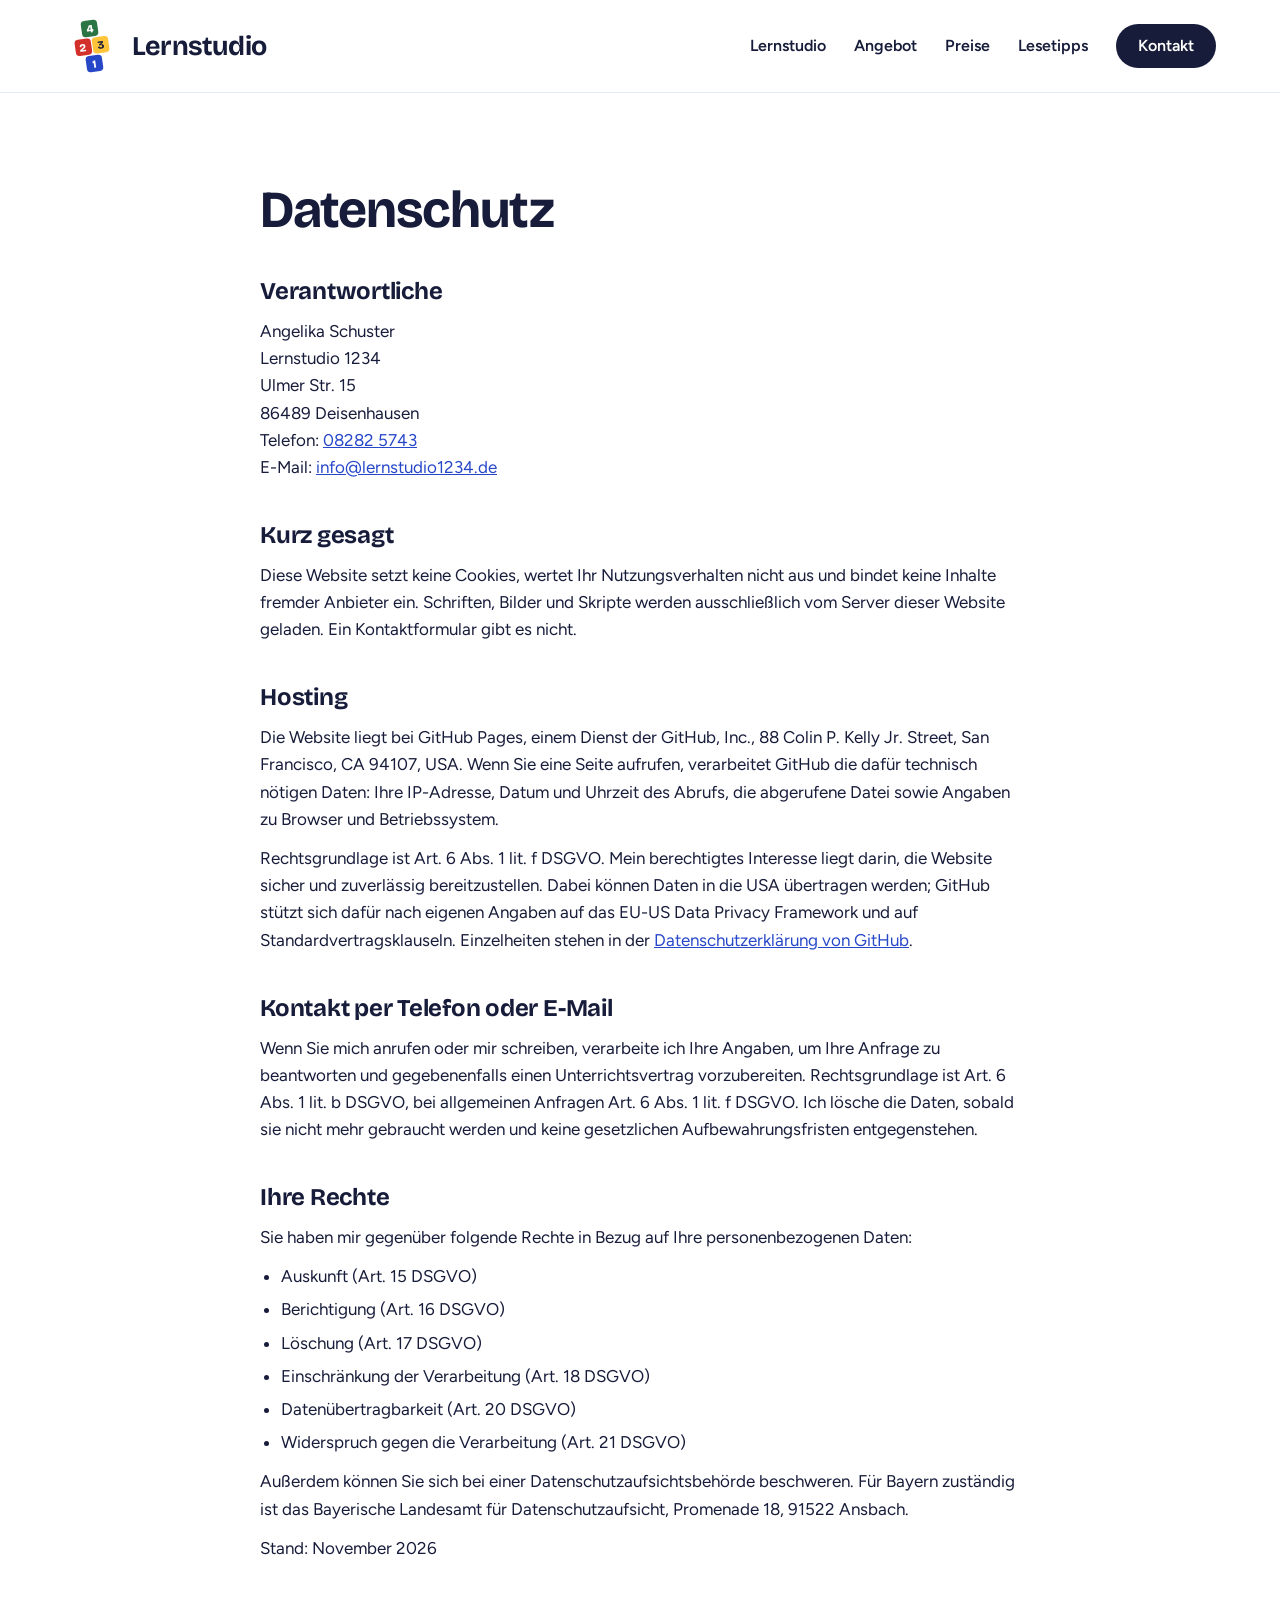
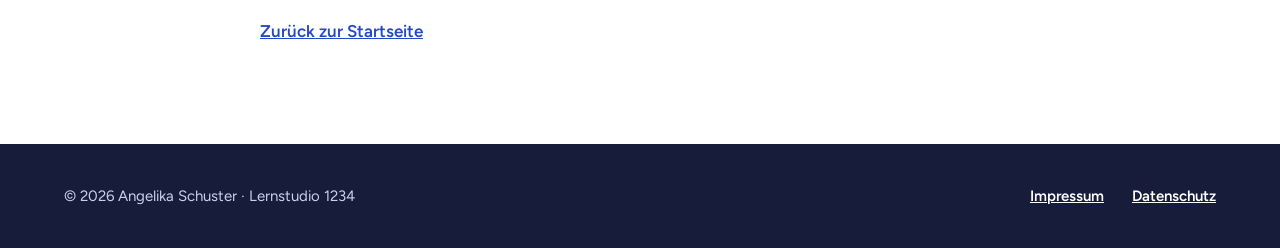
==== datenschutz.html @ 745fb568 "Neue statische Webseite für das Lernstudio 1234 Startseite, Impressum und Datenschutz als reine HTML" ====
<!doctype html>
<html lang="de">
<head>
<meta charset="utf-8">
<meta name="viewport" content="width=device-width, initial-scale=1">
<title>Datenschutz – Lernstudio 1234</title>
<meta name="robots" content="noindex, follow">
<link rel="canonical" href="https://lernstudio1234.de/datenschutz.html">
<meta name="theme-color" content="#FFFFFF">
<link rel="icon" href="assets/img/favicon.png" sizes="48x48" type="image/png">
<link rel="icon" href="assets/img/favicon.svg" type="image/svg+xml">
<link rel="apple-touch-icon" href="assets/img/apple-touch-icon.png">
<link rel="stylesheet" href="assets/css/style.css">
</head>
<body>
<a class="skip-link" href="#inhalt">Zum Inhalt springen</a>

<header class="site-header">
  <div class="wrap site-header__inner">
    <a class="brand" href="index.html" aria-label="Lernstudio 1234 – zur Startseite">
      <svg class="brand__mark" viewBox="-3 -3 106 106" aria-hidden="true" focusable="false">
        <g transform="rotate(-8 50 50)">
          <rect x="34.5" y="68" width="31" height="31" rx="7" fill="#2747C9"/>
          <rect x="18" y="34.5" width="31" height="31" rx="7" fill="#D3302B"/>
          <rect x="51" y="34.5" width="31" height="31" rx="7" fill="#FFC43A"/>
          <rect x="34.5" y="1" width="31" height="31" rx="7" fill="#2A7543"/>
          <text x="50" y="91" fill="#FFFFFF">1</text>
          <text x="33.5" y="57.5" fill="#FFFFFF">2</text>
          <text x="66.5" y="57.5" fill="#171C3A">3</text>
          <text x="50" y="24" fill="#FFFFFF">4</text>
        </g>
      </svg>
      <span class="brand__name">Lernstudio</span>
    </a>
    <nav class="nav" aria-label="Hauptnavigation">
      <a href="index.html#lernstudio">Lernstudio</a>
      <a href="index.html#angebot">Angebot</a>
      <a href="index.html#preise">Preise</a>
      <a href="index.html#lesen">Lesetipps</a>
      <a class="nav__cta" href="index.html#kontakt">Kontakt</a>
    </nav>
  </div>
</header>

<main id="inhalt" class="legal">
  <div class="wrap">
    <h1>Datenschutz</h1>

    <h2>Verantwortliche</h2>
    <address>
      Angelika Schuster<br>
      Lernstudio 1234<br>
      Ulmer Str.&nbsp;15<br>
      86489 Deisenhausen<br>
      Telefon: <a href="tel:+4982825743">08282&nbsp;5743</a><br>
      E-Mail: <a href="mailto:info@lernstudio1234.de">info@lernstudio1234.de</a>
    </address>

    <h2>Kurz gesagt</h2>
    <p>Diese Website setzt keine Cookies, wertet Ihr Nutzungsverhalten nicht aus und bindet keine Inhalte fremder Anbieter ein. Schriften, Bilder und Skripte werden ausschließlich vom Server dieser Website geladen. Ein Kontaktformular gibt es nicht.</p>

    <h2>Hosting</h2>
    <p>Die Website liegt bei GitHub Pages, einem Dienst der GitHub, Inc., 88 Colin P. Kelly Jr. Street, San Francisco, CA 94107, USA. Wenn Sie eine Seite aufrufen, verarbeitet GitHub die dafür technisch nötigen Daten: Ihre IP-Adresse, Datum und Uhrzeit des Abrufs, die abgerufene Datei sowie Angaben zu Browser und Betriebssystem.</p>
    <p>Rechtsgrundlage ist Art.&nbsp;6 Abs.&nbsp;1 lit.&nbsp;f DSGVO. Mein berechtigtes Interesse liegt darin, die Website sicher und zuverlässig bereitzustellen. Dabei können Daten in die USA übertragen werden; GitHub stützt sich dafür nach eigenen Angaben auf das EU-US Data Privacy Framework und auf Standardvertragsklauseln. Einzelheiten stehen in der <a href="https://docs.github.com/de/site-policy/privacy-policies/github-general-privacy-statement" rel="noopener">Datenschutzerklärung von GitHub</a>.</p>

    <h2>Kontakt per Telefon oder E-Mail</h2>
    <p>Wenn Sie mich anrufen oder mir schreiben, verarbeite ich Ihre Angaben, um Ihre Anfrage zu beantworten und gegebenenfalls einen Unterrichtsvertrag vorzubereiten. Rechtsgrundlage ist Art.&nbsp;6 Abs.&nbsp;1 lit.&nbsp;b DSGVO, bei allgemeinen Anfragen Art.&nbsp;6 Abs.&nbsp;1 lit.&nbsp;f DSGVO. Ich lösche die Daten, sobald sie nicht mehr gebraucht werden und keine gesetzlichen Aufbewahrungsfristen entgegenstehen.</p>

    <h2>Ihre Rechte</h2>
    <p>Sie haben mir gegenüber folgende Rechte in Bezug auf Ihre personenbezogenen Daten:</p>
    <ul>
      <li>Auskunft (Art.&nbsp;15 DSGVO)</li>
      <li>Berichtigung (Art.&nbsp;16 DSGVO)</li>
      <li>Löschung (Art.&nbsp;17 DSGVO)</li>
      <li>Einschränkung der Verarbeitung (Art.&nbsp;18 DSGVO)</li>
      <li>Datenübertragbarkeit (Art.&nbsp;20 DSGVO)</li>
      <li>Widerspruch gegen die Verarbeitung (Art.&nbsp;21 DSGVO)</li>
    </ul>
    <p>Außerdem können Sie sich bei einer Datenschutzaufsichtsbehörde beschweren. Für Bayern zuständig ist das Bayerische Landesamt für Datenschutzaufsicht, Promenade&nbsp;18, 91522 Ansbach.</p>

    <p>Stand: November 2026</p>

    <a class="legal__back" href="index.html">Zurück zur Startseite</a>
  </div>
</main>

<footer class="site-footer">
  <div class="wrap site-footer__inner">
    <p>© 2026 Angelika Schuster · Lernstudio 1234</p>
    <nav class="site-footer__nav" aria-label="Rechtliches">
      <a href="impressum.html">Impressum</a>
      <a href="datenschutz.html" aria-current="page">Datenschutz</a>
    </nav>
  </div>
</footer>

</body>
</html>
---- assets/css/style.css ----
/* Lernstudio 1234 – Stylesheet
   Aufbau: Schriften · Grundlagen · Kopf · Einstieg · Abschnitte · Fuß · Rechtstexte */

/* ---------- Schriften (liegen lokal in assets/fonts, keine Fremdserver) ---------- */

@font-face {
  font-family: 'Bricolage Grotesque';
  font-style: normal;
  font-weight: 400 800;
  font-stretch: 100%;
  font-display: swap;
  src: url('../fonts/bricolage-grotesque.woff2') format('woff2');
}

@font-face {
  font-family: 'Figtree';
  font-style: normal;
  font-weight: 400 700;
  font-display: swap;
  src: url('../fonts/figtree.woff2') format('woff2');
}

@font-face {
  font-family: 'Playwrite DE LA';
  font-style: normal;
  font-weight: 100 400;
  font-display: swap;
  src: url('../fonts/playwrite-de-la.woff2') format('woff2');
}

/* ---------- Grundlagen ---------- */

:root {
  color-scheme: light;

  --ink: #171C3A;
  --ink-soft: #4A5372;
  --paper: #FFFFFF;
  --blue: #2747C9;
  --red: #D3302B;
  --yellow: #FFC43A;
  --green: #2A7543;

  --blue-tint: #EEF2FD;
  --yellow-tint: #FFF5D1;
  --grid: #E3EAFB;
  --grid-strong: #DCE5FA;
  --line: #D5DBEE;
  --on-dark-soft: #C9D0EC;

  --font-display: 'Bricolage Grotesque', 'Figtree', system-ui, sans-serif;
  --font-body: 'Figtree', system-ui, -apple-system, 'Segoe UI', sans-serif;
  --font-script: 'Playwrite DE LA', 'Segoe Script', 'Bradley Hand', cursive;

  --content: 1180px;
  --pad: clamp(20px, 5vw, 64px);
  --section: clamp(64px, 9vw, 120px);
}

*,
*::before,
*::after {
  box-sizing: border-box;
}

html {
  scroll-behavior: smooth;
  -webkit-text-size-adjust: 100%;
  text-size-adjust: 100%;
}

body {
  margin: 0;
  min-height: 100vh;
  display: flex;
  flex-direction: column;
  background: var(--paper);
  color: var(--ink);
  font-family: var(--font-body);
  font-size: 1.0625rem;
  line-height: 1.6;
  -webkit-font-smoothing: antialiased;
}

main {
  flex: 1 0 auto;
}

h1,
h2,
h3,
h4,
p,
ul,
figure,
blockquote,
address {
  margin: 0;
}

ul {
  padding: 0;
  list-style: none;
}

address {
  font-style: normal;
}

img,
svg {
  display: block;
  max-width: 100%;
}

a {
  color: var(--blue);
}

a:hover {
  color: var(--ink);
}

:focus-visible {
  outline: 3px solid var(--blue);
  outline-offset: 3px;
  border-radius: 4px;
}

[hidden] {
  display: none !important;
}

[id] {
  scroll-margin-top: 16px;
}

.wrap {
  width: 100%;
  max-width: calc(var(--content) + 2 * var(--pad));
  margin-inline: auto;
  padding-inline: var(--pad);
}

.skip-link {
  position: absolute;
  left: 12px;
  top: -80px;
  z-index: 10;
  padding: 12px 18px;
  border-radius: 8px;
  background: var(--ink);
  color: #FFFFFF;
  font-weight: 600;
}

.skip-link:focus {
  top: 12px;
  color: #FFFFFF;
}

h2 {
  max-width: 780px;
  font-family: var(--font-display);
  font-weight: 700;
  font-size: clamp(1.875rem, 4vw, 3rem);
  line-height: 1.1;
  letter-spacing: -0.02em;
  text-wrap: balance;
}

h3 {
  font-family: var(--font-display);
  font-weight: 700;
  font-size: 1.3125rem;
  line-height: 1.2;
}

.eyebrow,
.label {
  font-weight: 700;
  font-size: 0.875rem;
  letter-spacing: 0.08em;
  text-transform: uppercase;
}

.eyebrow {
  color: var(--blue);
}

.eyebrow--red {
  color: var(--red);
}

.eyebrow--ink {
  color: var(--ink);
}

.eyebrow--white {
  color: #FFFFFF;
}

.lead {
  max-width: 34em;
  font-size: clamp(1.125rem, 1.6vw, 1.3125rem);
  line-height: 1.55;
}

.icon {
  flex: none;
  width: 1.25em;
  height: 1.25em;
}

.check {
  flex: none;
  width: 24px;
  height: 24px;
  margin-top: 2px;
}

.btn {
  display: inline-flex;
  align-items: center;
  gap: 12px;
  min-height: 56px;
  padding: 0 30px;
  border-radius: 999px;
  font-weight: 700;
  font-size: 1.125rem;
  text-decoration: none;
  transition: transform 0.15s ease;
}

.btn:hover {
  transform: translateY(-2px);
}

.btn--primary,
.btn--primary:hover {
  background: var(--red);
  color: #FFFFFF;
  box-shadow: 0 10px 24px rgb(211 48 43 / 0.28);
}

.btn--light,
.btn--light:hover {
  background: #FFFFFF;
  color: var(--ink);
}

/* Karopapier: Heftseite als Fläche */
.sheet {
  padding: clamp(24px, 3vw, 40px);
  border: 1px solid #D5DEF7;
  border-radius: 6px;
  background-color: #FFFFFF;
  background-image:
    linear-gradient(var(--grid-strong) 1px, transparent 1px),
    linear-gradient(90deg, var(--grid-strong) 1px, transparent 1px);
  background-size: 28px 28px;
  box-shadow: 0 20px 44px rgb(23 28 58 / 0.12);
}

.sheet__title {
  margin-bottom: 16px;
  font-family: var(--font-script);
  font-weight: 400;
  font-size: clamp(1.3125rem, 2.1vw, 1.6875rem);
  line-height: 1.7;
  color: var(--blue);
}

/* ---------- Kopf ---------- */

.site-header__inner {
  display: flex;
  flex-wrap: wrap;
  align-items: center;
  justify-content: space-between;
  gap: 8px 32px;
  padding-block: 18px;
}

.brand {
  display: inline-flex;
  align-items: center;
  gap: 12px;
  color: var(--ink);
  text-decoration: none;
}

.brand:hover {
  color: var(--ink);
}

.brand__mark {
  flex: none;
  width: 56px;
  height: 56px;
}

.brand__mark text {
  font-family: var(--font-display);
  font-weight: 800;
  font-size: 21px;
  text-anchor: middle;
}

.brand__name {
  font-family: var(--font-display);
  font-weight: 700;
  font-size: 1.6875rem;
  line-height: 1;
  letter-spacing: -0.03em;
}

.nav {
  display: flex;
  flex-wrap: wrap;
  align-items: center;
  gap: 0 clamp(16px, 2.4vw, 28px);
}

.nav a {
  display: inline-flex;
  align-items: center;
  min-height: 44px;
  color: var(--ink);
  font-weight: 600;
  font-size: 1rem;
  text-decoration: none;
}

.nav a:hover {
  color: var(--blue);
}

.nav a.nav__cta {
  padding-inline: 22px;
  border-radius: 999px;
  background: var(--ink);
  color: #FFFFFF;
}

.nav a.nav__cta:hover {
  background: var(--blue);
  color: #FFFFFF;
}

/* ---------- Einstieg ---------- */

.hero {
  overflow: hidden;
  border-top: 1px solid var(--grid);
  background-color: var(--paper);
  background-image:
    linear-gradient(var(--grid) 1px, transparent 1px),
    linear-gradient(90deg, var(--grid) 1px, transparent 1px);
  background-size: 32px 32px;
}

.hero__inner {
  display: flex;
  flex-wrap: wrap;
  align-items: flex-end;
  gap: 40px clamp(32px, 5vw, 64px);
  padding-top: clamp(40px, 6vw, 84px);
}

.hero__text {
  flex: 1.25 1 440px;
  min-width: 0;
  display: flex;
  flex-direction: column;
  align-items: flex-start;
  gap: 26px;
  padding-bottom: clamp(8px, 6vw, 88px);
}

.hero__title {
  align-self: stretch;
  display: flex;
  flex-direction: column;
}

.hero__title-main {
  font-family: var(--font-display);
  font-weight: 700;
  font-size: clamp(2.5rem, 5vw, 4.125rem);
  line-height: 1.05;
  letter-spacing: -0.025em;
}

.hero__title-script {
  font-family: var(--font-script);
  font-weight: 400;
  font-size: clamp(2rem, 4.4vw, 3.625rem);
  line-height: 1.5;
  color: var(--blue);
}

.hero__squiggle {
  width: min(100%, 380px);
  height: 12px;
  margin-top: -4px;
}

.hero__actions {
  display: flex;
  flex-wrap: wrap;
  align-items: center;
  gap: 12px 24px;
}

.phone-link {
  display: inline-flex;
  align-items: center;
  gap: 10px;
  min-height: 48px;
  color: var(--ink);
  font-weight: 600;
  text-decoration: underline;
  text-underline-offset: 4px;
}

/* Die Treppe 1–2–3–4 */
.steps {
  flex: 1 1 340px;
  min-width: 0;
  height: clamp(300px, 36vw, 480px);
  display: flex;
  align-items: flex-end;
  gap: clamp(8px, 1.2vw, 16px);
}

.step {
  flex: 1 1 0;
  min-width: 0;
  height: var(--height);
  display: flex;
  flex-direction: column;
  justify-content: space-between;
  padding: clamp(8px, 1.2vw, 18px);
  border-radius: clamp(12px, 1.6vw, 22px) clamp(12px, 1.6vw, 22px) 0 0;
  background: var(--fill);
  color: #FFFFFF;
  text-decoration: none;
  animation: step-rise 0.8s cubic-bezier(0.2, 0.8, 0.2, 1) both;
  animation-delay: calc(var(--order) * 90ms);
  transition: filter 0.15s ease;
}

.step:hover {
  color: #FFFFFF;
  filter: brightness(1.08);
}

.step--1 { --height: 40%; --order: 0; --fill: var(--blue); }
.step--2 { --height: 60%; --order: 1; --fill: var(--red); }
.step--3 { --height: 80%; --order: 2; --fill: var(--yellow); }
.step--4 { --height: 100%; --order: 3; --fill: var(--green); }

.step--3,
.step--3:hover {
  color: var(--ink);
}

.step__num {
  font-family: var(--font-display);
  font-weight: 800;
  font-size: clamp(2.5rem, 5.6vw, 5.25rem);
  line-height: 0.9;
  letter-spacing: -0.03em;
}

.step__label {
  font-weight: 600;
  font-size: clamp(0.75rem, 1vw, 0.875rem);
  line-height: 1.2;
}

@keyframes step-rise {
  from { transform: translateY(100%); }
  to { transform: none; }
}

/* Das Wichtigste in Kürze */
.facts {
  background: var(--ink);
  color: #FFFFFF;
}

.facts__list {
  display: grid;
  grid-template-columns: repeat(auto-fit, minmax(min(200px, 100%), 1fr));
  gap: 24px 32px;
  padding-block: 36px;
}

.facts strong {
  display: block;
  margin-bottom: 4px;
  font-family: var(--font-display);
  font-weight: 700;
  font-size: 1.875rem;
  line-height: 1.1;
  letter-spacing: -0.02em;
}

.facts span {
  font-size: 0.9375rem;
  line-height: 1.4;
  color: var(--on-dark-soft);
}

/* ---------- Abschnitte ---------- */

.section {
  padding-block: var(--section);
}

.section--yellow {
  background: var(--yellow-tint);
}

.section-head {
  display: flex;
  flex-wrap: wrap;
  align-items: flex-start;
  gap: 20px 24px;
  margin-bottom: clamp(36px, 5vw, 56px);
}

.section-head--tight {
  margin-bottom: 24px;
}

.section-head > div {
  flex: 1 1 280px;
  min-width: 0;
}

.section-head .eyebrow {
  margin-bottom: 8px;
}

/* Ziffernfeld wie im Logo */
.num {
  flex: none;
  display: grid;
  place-items: center;
  width: 64px;
  height: 64px;
  border-radius: 16px;
  font-family: var(--font-display);
  font-weight: 800;
  font-size: 2.5rem;
  line-height: 1;
  color: #FFFFFF;
  transform: rotate(-6deg);
}

.num--blue { background: var(--blue); }
.num--red { background: var(--red); }
.num--yellow { background: var(--yellow); color: var(--ink); }
.num--white { background: #FFFFFF; color: var(--green); }

/* 1 · Lernstudio */
.about {
  display: flex;
  flex-wrap: wrap;
  align-items: center;
  gap: 40px clamp(32px, 6vw, 88px);
}

.portrait {
  position: relative;
  flex: 0 1 380px;
  aspect-ratio: 4 / 5;
  overflow: hidden;
  display: grid;
  place-items: center;
  padding: 24px;
  border-radius: 24px;
  background-color: var(--blue-tint);
  background-image:
    linear-gradient(var(--grid-strong) 1px, transparent 1px),
    linear-gradient(90deg, var(--grid-strong) 1px, transparent 1px);
  background-size: 32px 32px;
}

.portrait img {
  position: absolute;
  inset: 0;
  width: 100%;
  height: 100%;
  object-fit: cover;
}

/* Solange assets/img/portrait.jpg fehlt, steht hier ein Gruß in Schulschrift. */
.portrait__fallback {
  display: none;
  font-family: var(--font-script);
  font-size: clamp(1.25rem, 2.2vw, 1.75rem);
  line-height: 1.8;
  color: var(--blue);
  text-align: center;
}

.portrait.is-empty img {
  display: none;
}

.portrait.is-empty .portrait__fallback {
  display: block;
}

.about__text {
  flex: 1 1 420px;
  min-width: 0;
  max-width: 640px;
  display: flex;
  flex-direction: column;
  gap: 20px;
  font-size: clamp(1.125rem, 1.6vw, 1.25rem);
}

.signature {
  margin-top: 4px;
  font-family: var(--font-script);
  font-size: 1.625rem;
  line-height: 1.6;
  color: var(--blue);
}

.principles {
  display: grid;
  grid-template-columns: repeat(auto-fit, minmax(min(230px, 100%), 1fr));
  gap: 32px;
  margin-top: clamp(48px, 6vw, 80px);
}

.principles li {
  padding-top: 20px;
  border-top: 2px solid var(--ink);
}

.principles h3 {
  margin-bottom: 8px;
}

.principles p {
  font-size: 1rem;
  line-height: 1.55;
  color: var(--ink-soft);
}

/* Leitgedanke */
.motto {
  padding: clamp(56px, 8vw, 104px) var(--pad);
  background: var(--blue);
  color: #FFFFFF;
  text-align: center;
}

.motto blockquote {
  max-width: 920px;
  margin-inline: auto;
  font-family: var(--font-script);
  font-size: clamp(1.375rem, 3vw, 2.5rem);
  line-height: 1.8;
  text-wrap: balance;
}

.motto figcaption {
  margin-top: 20px;
  font-size: 0.9375rem;
  letter-spacing: 0.04em;
  color: #DCE4FB;
}

/* 2 · Angebot: die Fächer als Hefte */
.subjects {
  display: grid;
  grid-template-columns: repeat(auto-fit, minmax(min(280px, 100%), 1fr));
  gap: 28px;
}

.heft {
  display: flex;
  flex-direction: column;
  justify-content: space-between;
  gap: 28px;
  min-height: 340px;
  padding: clamp(22px, 2.4vw, 32px);
  border-radius: 18px;
  color: #FFFFFF;
}

.heft--red { background: var(--red); }
.heft--blue { background: var(--blue); }
.heft--green { background: var(--green); }

.heft__label {
  display: flex;
  flex-direction: column;
  gap: 10px;
  padding: 16px 20px 18px;
  border-radius: 8px;
  background: #FFFFFF;
  color: var(--blue);
}

.heft__row:first-child {
  padding-bottom: 6px;
  border-bottom: 1.5px solid #C9D3EE;
}

.heft__key {
  font-size: 0.6875rem;
  font-weight: 700;
  letter-spacing: 0.1em;
  text-transform: uppercase;
  color: var(--ink-soft);
}

.heft__name {
  font-family: var(--font-script);
  font-weight: 400;
  font-size: 1.625rem;
  line-height: 1.7;
}

.heft__class {
  font-family: var(--font-script);
  font-size: 1.25rem;
  line-height: 1.7;
}

.heft__doodle {
  font-family: var(--font-script);
  font-size: clamp(1.5rem, 2.6vw, 2.125rem);
  line-height: 1.6;
}

.extras {
  display: flex;
  flex-wrap: wrap;
  gap: 24px clamp(32px, 6vw, 88px);
  margin-top: clamp(56px, 7vw, 88px);
}

.extras__intro {
  flex: 1 1 280px;
  min-width: 0;
}

.extras__intro h3 {
  margin-bottom: 12px;
  font-size: clamp(1.5rem, 2.6vw, 2rem);
  line-height: 1.15;
  letter-spacing: -0.01em;
}

.extras__intro p {
  max-width: 340px;
  color: var(--ink-soft);
}

.extras__list {
  flex: 2 1 460px;
  min-width: 0;
  border-top: 1px solid var(--line);
}

.extras__list li {
  display: flex;
  align-items: baseline;
  gap: 16px;
  padding: 18px 0;
  border-bottom: 1px solid var(--line);
  font-size: clamp(1.0625rem, 1.5vw, 1.1875rem);
  font-weight: 500;
}

.extras__list li::before {
  content: '+';
  flex: none;
  font-family: var(--font-display);
  font-weight: 800;
  font-size: 1.375rem;
  line-height: 1;
  color: var(--red);
}

/* 3 · Preise */
.pricing {
  margin-top: 32px;
}

.term-switch-wrap .label {
  margin-bottom: 10px;
}

.term-switch {
  display: inline-flex;
  flex-wrap: wrap;
  gap: 6px;
  padding: 6px;
  border: 1.5px solid var(--ink);
  border-radius: 30px;
  background: #FFFFFF;
}

.term-switch button {
  min-height: 46px;
  padding: 0 20px;
  border: 0;
  border-radius: 999px;
  background: transparent;
  color: var(--ink);
  font: 700 1rem var(--font-body);
  cursor: pointer;
}

.term-switch button:hover {
  background: var(--yellow-tint);
}

.term-switch button[aria-pressed='true'] {
  background: var(--ink);
  color: #FFFFFF;
}

.term + .term {
  margin-top: 40px;
}

.term__title {
  margin-bottom: 16px;
}

.plans {
  display: grid;
  grid-template-columns: repeat(auto-fit, minmax(min(240px, 100%), 1fr));
  gap: 24px;
}

.plan {
  display: flex;
  flex-direction: column;
  gap: 28px;
  padding: clamp(24px, 2.6vw, 34px);
  border: 1.5px solid var(--ink);
  border-radius: 20px;
  background: #FFFFFF;
}

.plan__unit {
  font-family: var(--font-display);
  font-weight: 700;
  font-size: 1.5rem;
  line-height: 1.2;
}

.plan__sub {
  margin-top: 4px;
  font-size: 1rem;
  color: var(--ink-soft);
}

.plan__price {
  display: flex;
  flex-wrap: wrap;
  align-items: baseline;
  gap: 4px 10px;
}

.plan__price strong {
  font-family: var(--font-display);
  font-weight: 800;
  font-size: clamp(3rem, 5vw, 4rem);
  line-height: 1;
  letter-spacing: -0.03em;
}

.plan__price span {
  font-size: 1rem;
  color: var(--ink-soft);
}

/* Mit JavaScript: Umschalter statt drei Blöcken untereinander */
.pricing.is-enhanced .terms {
  margin-top: 28px;
}

.pricing.is-enhanced .term {
  display: none;
  margin-top: 0;
}

.pricing.is-enhanced .term.is-active {
  display: block;
}

.pricing.is-enhanced .term__title {
  position: absolute;
  width: 1px;
  height: 1px;
  overflow: hidden;
  clip-path: inset(50%);
  white-space: nowrap;
}

.price-notes {
  display: grid;
  grid-template-columns: repeat(auto-fit, minmax(min(240px, 100%), 1fr));
  gap: 24px 32px;
  margin-top: clamp(32px, 4vw, 48px);
}

.price-notes li {
  display: flex;
  align-items: flex-start;
  gap: 14px;
}

.price-notes .check {
  color: var(--green);
}

.price-notes strong {
  display: block;
}

.price-notes span {
  font-size: 1rem;
  line-height: 1.5;
  color: var(--ink-soft);
}

/* Für zuhause: Lesetipps */
.reading {
  display: flex;
  flex-wrap: wrap;
  align-items: center;
  gap: 48px clamp(32px, 6vw, 88px);
}

.reading__reasons {
  flex: 1.2 1 420px;
  min-width: 0;
  display: flex;
  flex-direction: column;
  gap: 32px;
}

.reading__reasons h3 {
  margin-bottom: 6px;
  font-size: 1.375rem;
}

.reading__reasons p {
  max-width: 560px;
  color: var(--ink-soft);
}

.reading__tips {
  flex: 1 1 340px;
  min-width: 0;
  transform: rotate(1.5deg);
}

.ticks {
  display: flex;
  flex-direction: column;
  gap: 14px;
}

.ticks li {
  display: flex;
  align-items: flex-start;
  gap: 12px;
  font-weight: 500;
}

.ticks .check {
  width: 22px;
  height: 22px;
  margin-top: 3px;
  color: var(--blue);
}

/* 4 · Kontakt */
.contact {
  background: var(--green);
  color: #FFFFFF;
}

.contact :focus-visible,
.motto :focus-visible,
.site-footer :focus-visible {
  outline-color: #FFFFFF;
}

.contact__inner {
  display: flex;
  flex-wrap: wrap;
  align-items: center;
  gap: 48px clamp(32px, 6vw, 88px);
}

.contact__text {
  flex: 1.3 1 420px;
  min-width: 0;
}

.contact__text .lead {
  margin-bottom: 32px;
}

.contact__actions {
  display: flex;
  flex-wrap: wrap;
  gap: 14px;
}

.contact__actions .btn {
  min-height: 60px;
  padding-inline: 26px;
}

.contact__card {
  flex: 1 1 320px;
  min-width: 0;
  padding: clamp(24px, 3vw, 36px);
  border-radius: 24px;
  background: #FFFFFF;
  color: var(--ink);
  font-size: 1.1875rem;
  line-height: 1.5;
}

.contact__card .label {
  margin-bottom: 6px;
  font-size: 0.8125rem;
  color: var(--ink-soft);
}

/* ---------- Fuß ---------- */

.site-footer {
  background: var(--ink);
  color: var(--on-dark-soft);
  font-size: 0.9375rem;
}

.site-footer__inner {
  display: flex;
  flex-wrap: wrap;
  align-items: center;
  justify-content: space-between;
  gap: 8px 32px;
  padding-block: 30px;
}

.site-footer__nav {
  display: flex;
  flex-wrap: wrap;
  gap: 0 28px;
}

.site-footer__nav a {
  display: inline-flex;
  align-items: center;
  min-height: 44px;
  color: #FFFFFF;
  font-weight: 600;
}

.site-footer__nav a:hover {
  color: var(--yellow);
}

/* ---------- Rechtstexte (Impressum, Datenschutz) ---------- */

.legal {
  padding-block: clamp(48px, 7vw, 96px);
  border-top: 1px solid var(--grid);
}

.legal .wrap {
  max-width: calc(760px + 2 * var(--pad));
}

.legal h1 {
  margin-bottom: 32px;
  font-family: var(--font-display);
  font-weight: 700;
  font-size: clamp(2.25rem, 5vw, 3.25rem);
  line-height: 1.05;
  letter-spacing: -0.025em;
}

.legal h2 {
  margin: 40px 0 12px;
  font-size: 1.5rem;
  line-height: 1.2;
  letter-spacing: -0.01em;
}

.legal p + p,
.legal ul + p,
.legal p + ul {
  margin-top: 12px;
}

.legal ul {
  padding-left: 1.25em;
  list-style: disc;
}

.legal li + li {
  margin-top: 6px;
}

.legal__back {
  display: inline-flex;
  align-items: center;
  min-height: 44px;
  margin-top: 48px;
  font-weight: 600;
}

/* ---------- Weniger Bewegung ---------- */

@media (prefers-reduced-motion: reduce) {
  html {
    scroll-behavior: auto;
  }

  .step {
    animation: none;
  }

  .btn,
  .step {
    transition: none;
  }
}
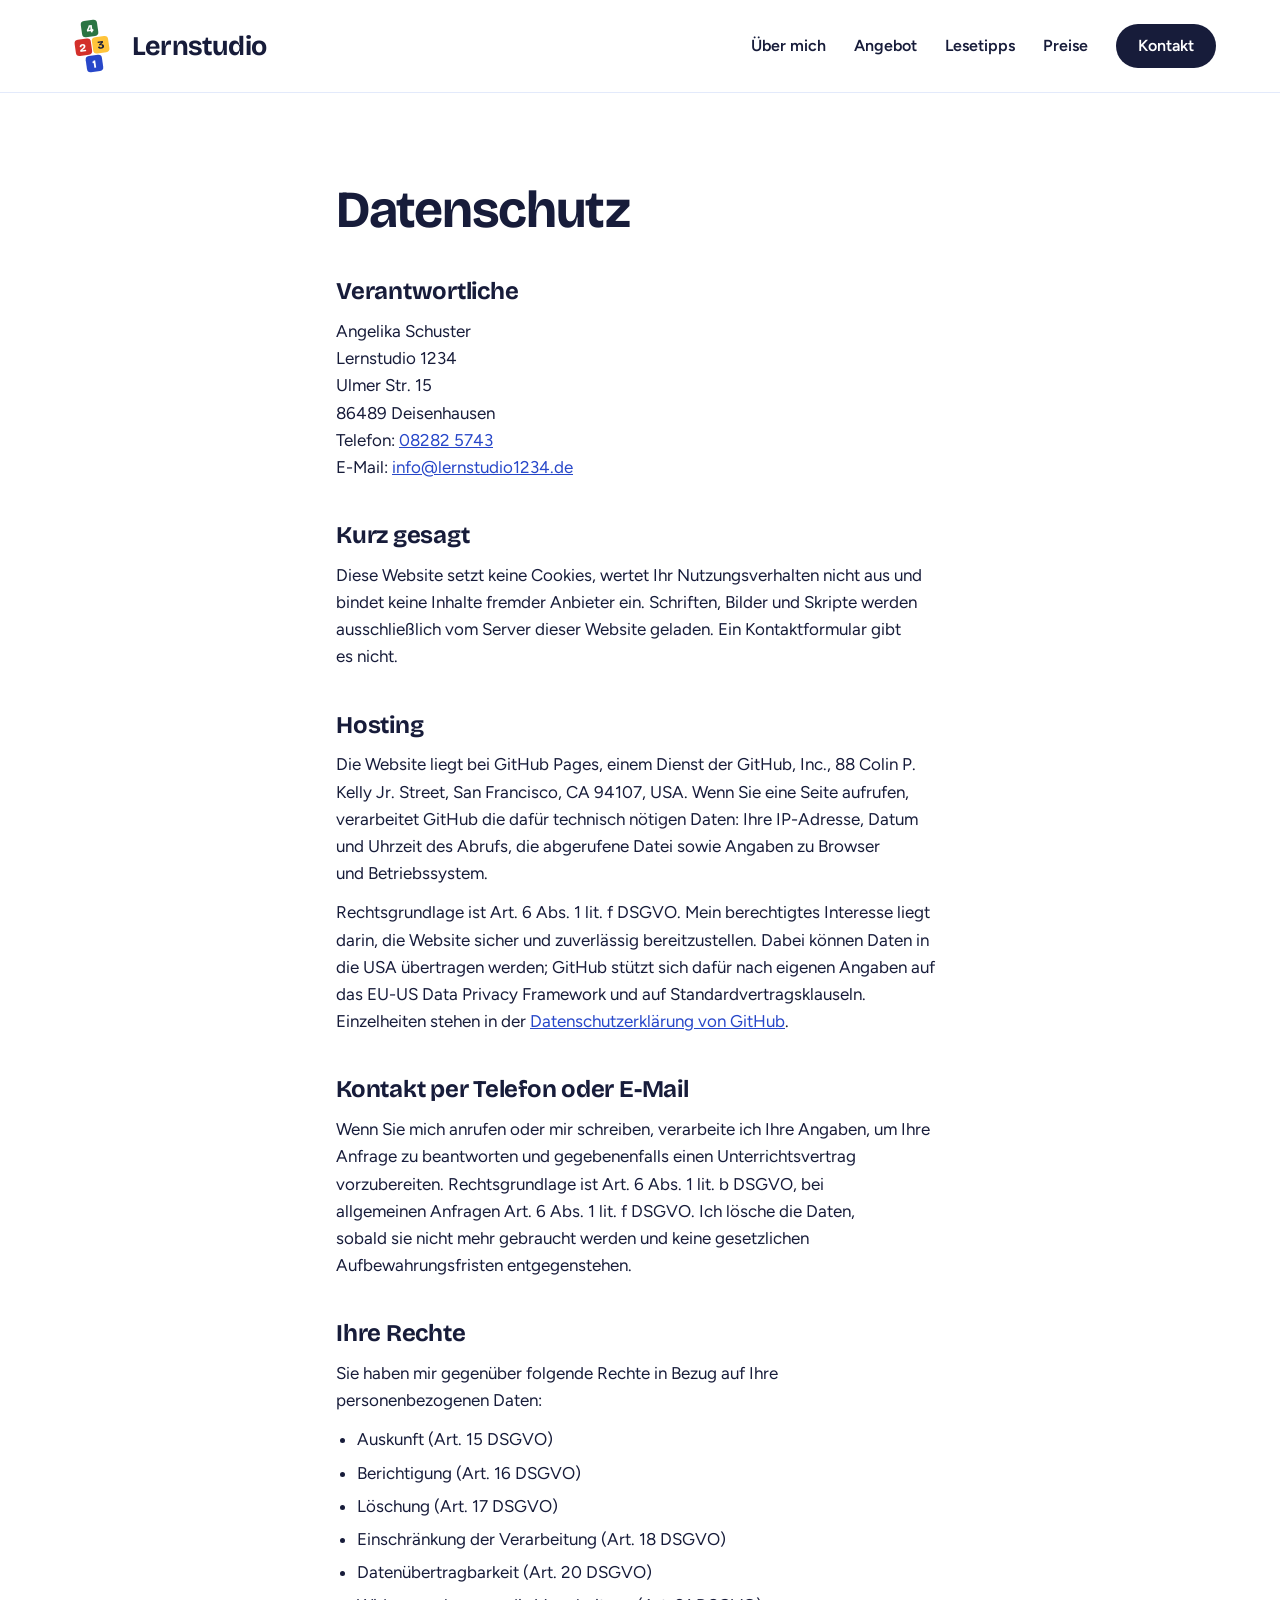
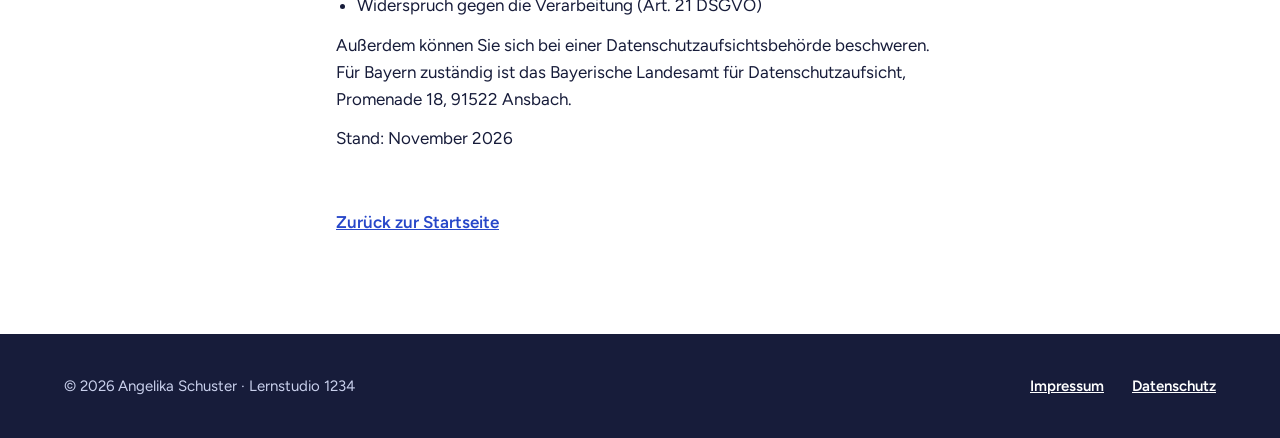
==== commit 3f40f971: "Befunde aus Audit und Critique umgesetzt Handy: Kopf in zwei kompakten Zeilen (120 statt 188 px), An" ====
--- a/datenschutz.html
+++ b/datenschutz.html
@@ -33,10 +33,10 @@
       <span class="brand__name">Lernstudio</span>
     </a>
     <nav class="nav" aria-label="Hauptnavigation">
-      <a href="index.html#lernstudio">Lernstudio</a>
+      <a href="index.html#lernstudio">Über mich</a>
       <a href="index.html#angebot">Angebot</a>
+      <a href="index.html#lesen">Lesetipps</a>
       <a href="index.html#preise">Preise</a>
-      <a href="index.html#lesen">Lesetipps</a>
       <a class="nav__cta" href="index.html#kontakt">Kontakt</a>
     </nav>
   </div>
--- a/assets/css/style.css
+++ b/assets/css/style.css
@@ -35,7 +35,8 @@
 
   --ink: #171C3A;
   --ink-soft: #4A5372;
-  --paper: #FFFFFF;
+  --white: #FFFFFF;
+  --paper: var(--white);
   --blue: #2747C9;
   --red: #D3302B;
   --yellow: #FFC43A;
@@ -47,12 +48,22 @@
   --grid-strong: #DCE5FA;
   --line: #D5DBEE;
   --on-dark-soft: #C9D0EC;
+  --on-blue-soft: #DCE4FB;
 
   --font-display: 'Bricolage Grotesque', 'Figtree', system-ui, sans-serif;
   --font-body: 'Figtree', system-ui, -apple-system, 'Segoe UI', sans-serif;
   --font-script: 'Playwrite DE LA', 'Segoe Script', 'Bradley Hand', cursive;
 
-  --content: 1180px;
+  --radius-s: 8px;
+  --radius-m: 16px;
+  --radius-l: 24px;
+  --radius-pill: 999px;
+
+  --shadow-cta: 0 10px 24px rgb(211 48 43 / 0.28);
+  --shadow-sheet: 0 20px 44px rgb(23 28 58 / 0.12);
+
+  /* Ab etwa 1740 px Fensterbreite wächst die Inhaltsspalte mit, ab 1600 px auch die Grundschrift (siehe html). */
+  --content: clamp(1180px, 68vw, 1400px);
   --pad: clamp(20px, 5vw, 64px);
   --section: clamp(64px, 9vw, 120px);
 }
@@ -64,6 +75,8 @@
 }
 
 html {
+  /* 16 px bis 1600 px Fensterbreite, danach bis 19 px bei 2560 px */
+  font-size: clamp(100%, 0.3125vw + 68.75%, 118.75%);
   scroll-behavior: smooth;
   -webkit-text-size-adjust: 100%;
   text-size-adjust: 100%;
@@ -107,6 +120,11 @@
   font-style: normal;
 }
 
+p,
+li {
+  text-wrap: pretty;
+}
+
 img,
 svg {
   display: block;
@@ -148,19 +166,23 @@
   top: -80px;
   z-index: 10;
   padding: 12px 18px;
-  border-radius: 8px;
+  border-radius: var(--radius-s);
   background: var(--ink);
-  color: #FFFFFF;
+  color: var(--white);
   font-weight: 600;
 }
 
 .skip-link:focus {
   top: 12px;
-  color: #FFFFFF;
+}
+
+.skip-link:focus,
+.skip-link:hover {
+  color: var(--white);
 }
 
 h2 {
-  max-width: 780px;
+  max-width: max(780px, 16.25em);
   font-family: var(--font-display);
   font-weight: 700;
   font-size: clamp(1.875rem, 4vw, 3rem);
@@ -188,18 +210,6 @@
   color: var(--blue);
 }
 
-.eyebrow--red {
-  color: var(--red);
-}
-
-.eyebrow--ink {
-  color: var(--ink);
-}
-
-.eyebrow--white {
-  color: #FFFFFF;
-}
-
 .lead {
   max-width: 34em;
   font-size: clamp(1.125rem, 1.6vw, 1.3125rem);
@@ -225,7 +235,7 @@
   gap: 12px;
   min-height: 56px;
   padding: 0 30px;
-  border-radius: 999px;
+  border-radius: var(--radius-pill);
   font-weight: 700;
   font-size: 1.125rem;
   text-decoration: none;
@@ -236,30 +246,50 @@
   transform: translateY(-2px);
 }
 
+.btn:active {
+  transform: translateY(1px);
+}
+
 .btn--primary,
 .btn--primary:hover {
   background: var(--red);
-  color: #FFFFFF;
-  box-shadow: 0 10px 24px rgb(211 48 43 / 0.28);
+  color: var(--white);
+  box-shadow: var(--shadow-cta);
 }
 
 .btn--light,
 .btn--light:hover {
-  background: #FFFFFF;
+  background: var(--white);
   color: var(--ink);
 }
 
 /* Karopapier: Heftseite als Fläche */
 .sheet {
   padding: clamp(24px, 3vw, 40px);
-  border: 1px solid #D5DEF7;
-  border-radius: 6px;
-  background-color: #FFFFFF;
+  border: 1px solid var(--line);
+  border-radius: var(--radius-s);
+  background-color: var(--white);
   background-image:
     linear-gradient(var(--grid-strong) 1px, transparent 1px),
     linear-gradient(90deg, var(--grid-strong) 1px, transparent 1px);
   background-size: 28px 28px;
-  box-shadow: 0 20px 44px rgb(23 28 58 / 0.12);
+  box-shadow: var(--shadow-sheet);
+}
+
+/* Telefon und E-Mail als Textlink mit Symbol */
+.contact-link {
+  display: inline-flex;
+  align-items: center;
+  gap: 10px;
+  min-height: 48px;
+  color: var(--ink);
+  font-weight: 600;
+  text-decoration: underline;
+  text-underline-offset: 4px;
+}
+
+.contact-link:hover {
+  color: var(--blue);
 }
 
 .sheet__title {
@@ -325,6 +355,8 @@
 .nav a {
   display: inline-flex;
   align-items: center;
+  justify-content: center;
+  min-width: 44px;
   min-height: 44px;
   color: var(--ink);
   font-weight: 600;
@@ -338,14 +370,59 @@
 
 .nav a.nav__cta {
   padding-inline: 22px;
-  border-radius: 999px;
+  border-radius: var(--radius-pill);
   background: var(--ink);
-  color: #FFFFFF;
+  color: var(--white);
 }
 
 .nav a.nav__cta:hover {
   background: var(--blue);
-  color: #FFFFFF;
+  color: var(--white);
+}
+
+/* Schmale Fenster: Logo und „Kontakt“ in einer Zeile, die Sprunglinks darunter */
+@media (max-width: 780px) {
+  .site-header__inner {
+    position: relative;
+    gap: 4px 16px;
+    padding-block: 14px 10px;
+  }
+
+  .brand__mark {
+    width: 48px;
+    height: 48px;
+  }
+
+  .brand__name {
+    font-size: 1.5rem;
+  }
+
+  .nav {
+    flex: 1 0 100%;
+    flex-wrap: nowrap;
+    justify-content: flex-start;
+    gap: 0 clamp(8px, 4.2vw, 32px);
+  }
+
+  .nav a {
+    font-size: 0.9375rem;
+  }
+
+  .nav a.nav__cta {
+    position: absolute;
+    top: 16px;
+    right: var(--pad);
+    padding-inline: 18px;
+    font-size: 1rem;
+  }
+}
+
+/* Am Handy füllen die vier Sprunglinks die Zeile von Rand zu Rand. */
+@media (max-width: 479px) {
+  .nav {
+    justify-content: space-between;
+    gap: 0 8px;
+  }
 }
 
 /* ---------- Einstieg ---------- */
@@ -392,7 +469,11 @@
   letter-spacing: -0.025em;
 }
 
+/* Die Wellenlinie hängt am Schriftzug und ist deshalb immer so breit wie er. */
 .hero__title-script {
+  position: relative;
+  align-self: flex-start;
+  padding-bottom: 8px;
   font-family: var(--font-script);
   font-weight: 400;
   font-size: clamp(2rem, 4.4vw, 3.625rem);
@@ -400,10 +481,18 @@
   color: var(--blue);
 }
 
+.hero__eyebrow {
+  margin-bottom: 26px;
+  line-height: 1.6;
+  text-wrap: balance;
+}
+
 .hero__squiggle {
-  width: min(100%, 380px);
+  position: absolute;
+  left: 0;
+  bottom: 0;
+  width: 100%;
   height: 12px;
-  margin-top: -4px;
 }
 
 .hero__actions {
@@ -413,22 +502,25 @@
   gap: 12px 24px;
 }
 
-.phone-link {
-  display: inline-flex;
-  align-items: center;
-  gap: 10px;
-  min-height: 48px;
-  color: var(--ink);
-  font-weight: 600;
-  text-decoration: underline;
-  text-underline-offset: 4px;
+.hero__wide {
+  display: none;
+}
+
+@media (min-width: 781px) {
+  .hero__wide {
+    display: inline-flex;
+  }
+
+  .hero__narrow {
+    display: none;
+  }
 }
 
 /* Die Treppe 1–2–3–4 */
 .steps {
   flex: 1 1 340px;
   min-width: 0;
-  height: clamp(300px, 36vw, 480px);
+  height: clamp(300px, 36vw, 30rem);
   display: flex;
   align-items: flex-end;
   gap: clamp(8px, 1.2vw, 16px);
@@ -441,19 +533,33 @@
   display: flex;
   flex-direction: column;
   justify-content: space-between;
-  padding: clamp(8px, 1.2vw, 18px);
+  padding: clamp(8px, 1.2vw, 18px) clamp(5px, 0.9vw, 18px);
   border-radius: clamp(12px, 1.6vw, 22px) clamp(12px, 1.6vw, 22px) 0 0;
   background: var(--fill);
-  color: #FFFFFF;
+  color: var(--white);
   text-decoration: none;
   animation: step-rise 0.8s cubic-bezier(0.2, 0.8, 0.2, 1) both;
   animation-delay: calc(var(--order) * 90ms);
-  transition: filter 0.15s ease;
 }
 
 .step:hover {
-  color: #FFFFFF;
-  filter: brightness(1.08);
+  color: var(--white);
+}
+
+.step:hover .step__label,
+.step:focus-visible .step__label {
+  text-decoration: underline;
+  text-underline-offset: 3px;
+}
+
+.step:active .step__label {
+  text-decoration-thickness: 2px;
+}
+
+/* Der Fokusrahmen liegt innen, weil der Einstieg unten bündig abschneidet. */
+.step:focus-visible {
+  outline-color: currentColor;
+  outline-offset: -6px;
 }
 
 .step--1 { --height: 40%; --order: 0; --fill: var(--blue); }
@@ -476,7 +582,7 @@
 
 .step__label {
   font-weight: 600;
-  font-size: clamp(0.75rem, 1vw, 0.875rem);
+  font-size: clamp(0.8125rem, 3.7vw, 0.875rem);
   line-height: 1.2;
 }
 
@@ -488,12 +594,12 @@
 /* Das Wichtigste in Kürze */
 .facts {
   background: var(--ink);
-  color: #FFFFFF;
+  color: var(--white);
 }
 
 .facts__list {
   display: grid;
-  grid-template-columns: repeat(auto-fit, minmax(min(200px, 100%), 1fr));
+  grid-template-columns: repeat(4, minmax(0, 1fr));
   gap: 24px 32px;
   padding-block: 36px;
 }
@@ -503,9 +609,27 @@
   margin-bottom: 4px;
   font-family: var(--font-display);
   font-weight: 700;
-  font-size: 1.875rem;
+  font-size: clamp(1.5rem, 2.5vw, 1.875rem);
   line-height: 1.1;
   letter-spacing: -0.02em;
+  white-space: nowrap;
+}
+
+@media (max-width: 899px) {
+  .facts__list {
+    grid-template-columns: repeat(2, minmax(0, 1fr));
+    gap: 24px;
+  }
+
+  .facts strong {
+    font-size: clamp(1.25rem, 5.4vw, 1.5rem);
+  }
+}
+
+@media (max-width: 359px) {
+  .facts__list {
+    grid-template-columns: minmax(0, 1fr);
+  }
 }
 
 .facts span {
@@ -524,6 +648,11 @@
   background: var(--yellow-tint);
 }
 
+/* Folgt auf einen Abschnitt mit demselben Hintergrund: ein Abstand genügt. */
+.section--follows {
+  padding-top: 0;
+}
+
 .section-head {
   display: flex;
   flex-wrap: wrap;
@@ -536,9 +665,15 @@
   margin-bottom: 24px;
 }
 
-.section-head > div {
+.section-head > div,
+.section-head > h2 {
   flex: 1 1 280px;
   min-width: 0;
+}
+
+/* Rückt die erste Zeile auf die Mitte des Ziffernfelds. */
+.section-head > h2 {
+  padding-top: 0.12em;
 }
 
 .section-head .eyebrow {
@@ -552,19 +687,19 @@
   place-items: center;
   width: 64px;
   height: 64px;
-  border-radius: 16px;
+  border-radius: var(--radius-m);
   font-family: var(--font-display);
   font-weight: 800;
   font-size: 2.5rem;
   line-height: 1;
-  color: #FFFFFF;
+  color: var(--white);
   transform: rotate(-6deg);
 }
 
 .num--blue { background: var(--blue); }
 .num--red { background: var(--red); }
 .num--yellow { background: var(--yellow); color: var(--ink); }
-.num--white { background: #FFFFFF; color: var(--green); }
+.num--white { background: var(--white); color: var(--green); }
 
 /* 1 · Lernstudio */
 .about {
@@ -576,13 +711,13 @@
 
 .portrait {
   position: relative;
-  flex: 0 1 380px;
+  flex: 0 1 23.75rem;
   aspect-ratio: 4 / 5;
   overflow: hidden;
   display: grid;
   place-items: center;
   padding: 24px;
-  border-radius: 24px;
+  border-radius: var(--radius-l);
   background-color: var(--blue-tint);
   background-image:
     linear-gradient(var(--grid-strong) 1px, transparent 1px),
@@ -619,7 +754,7 @@
 .about__text {
   flex: 1 1 420px;
   min-width: 0;
-  max-width: 640px;
+  max-width: 40rem;
   display: flex;
   flex-direction: column;
   gap: 20px;
@@ -636,9 +771,21 @@
 
 .principles {
   display: grid;
-  grid-template-columns: repeat(auto-fit, minmax(min(230px, 100%), 1fr));
+  grid-template-columns: repeat(4, minmax(0, 1fr));
   gap: 32px;
   margin-top: clamp(48px, 6vw, 80px);
+}
+
+@media (max-width: 1099px) {
+  .principles {
+    grid-template-columns: repeat(2, minmax(0, 1fr));
+  }
+}
+
+@media (max-width: 559px) {
+  .principles {
+    grid-template-columns: minmax(0, 1fr);
+  }
 }
 
 .principles li {
@@ -660,12 +807,12 @@
 .motto {
   padding: clamp(56px, 8vw, 104px) var(--pad);
   background: var(--blue);
-  color: #FFFFFF;
+  color: var(--white);
   text-align: center;
 }
 
 .motto blockquote {
-  max-width: 920px;
+  max-width: 57.5rem;
   margin-inline: auto;
   font-family: var(--font-script);
   font-size: clamp(1.375rem, 3vw, 2.5rem);
@@ -677,13 +824,13 @@
   margin-top: 20px;
   font-size: 0.9375rem;
   letter-spacing: 0.04em;
-  color: #DCE4FB;
+  color: var(--on-blue-soft);
 }
 
 /* 2 · Angebot: die Fächer als Hefte */
 .subjects {
   display: grid;
-  grid-template-columns: repeat(auto-fit, minmax(min(280px, 100%), 1fr));
+  grid-template-columns: repeat(3, minmax(0, 1fr));
   gap: 28px;
 }
 
@@ -694,8 +841,8 @@
   gap: 28px;
   min-height: 340px;
   padding: clamp(22px, 2.4vw, 32px);
-  border-radius: 18px;
-  color: #FFFFFF;
+  border-radius: var(--radius-m);
+  color: var(--white);
 }
 
 .heft--red { background: var(--red); }
@@ -707,18 +854,41 @@
   flex-direction: column;
   gap: 10px;
   padding: 16px 20px 18px;
-  border-radius: 8px;
-  background: #FFFFFF;
+  border-radius: var(--radius-s);
+  background: var(--white);
   color: var(--blue);
+}
+
+/* Unter drei Spalten liegen die Hefte untereinander, ab 560 px quer: Etikett links, Schriftprobe rechts. */
+@media (max-width: 959px) {
+  .subjects {
+    grid-template-columns: minmax(0, 1fr);
+    gap: 20px;
+  }
+
+  .heft {
+    min-height: 0;
+  }
+}
+
+@media (min-width: 560px) and (max-width: 959px) {
+  .heft {
+    flex-direction: row;
+    align-items: center;
+  }
+
+  .heft__label {
+    flex: 0 1 320px;
+  }
 }
 
 .heft__row:first-child {
   padding-bottom: 6px;
-  border-bottom: 1.5px solid #C9D3EE;
+  border-bottom: 1.5px solid var(--line);
 }
 
 .heft__key {
-  font-size: 0.6875rem;
+  font-size: 0.75rem;
   font-weight: 700;
   letter-spacing: 0.1em;
   text-transform: uppercase;
@@ -764,8 +934,16 @@
 }
 
 .extras__intro p {
-  max-width: 340px;
+  max-width: 21.25rem;
   color: var(--ink-soft);
+}
+
+.extras__intro .extras__contact {
+  display: flex;
+  flex-wrap: wrap;
+  gap: 0 24px;
+  max-width: none;
+  margin-top: 16px;
 }
 
 .extras__list {
@@ -805,22 +983,24 @@
 
 .term-switch {
   display: inline-flex;
-  flex-wrap: wrap;
+  max-width: 100%;
   gap: 6px;
   padding: 6px;
   border: 1.5px solid var(--ink);
-  border-radius: 30px;
-  background: #FFFFFF;
+  border-radius: var(--radius-pill);
+  background: var(--white);
 }
 
 .term-switch button {
+  flex: 1 1 auto;
   min-height: 46px;
-  padding: 0 20px;
+  padding: 0 clamp(12px, 3.6vw, 20px);
   border: 0;
-  border-radius: 999px;
+  border-radius: var(--radius-pill);
   background: transparent;
   color: var(--ink);
   font: 700 1rem var(--font-body);
+  white-space: nowrap;
   cursor: pointer;
 }
 
@@ -828,9 +1008,13 @@
   background: var(--yellow-tint);
 }
 
+.term-switch button:active {
+  background: var(--yellow);
+}
+
 .term-switch button[aria-pressed='true'] {
   background: var(--ink);
-  color: #FFFFFF;
+  color: var(--white);
 }
 
 .term + .term {
@@ -839,11 +1023,12 @@
 
 .term__title {
   margin-bottom: 16px;
+  font-size: 1.625rem;
 }
 
 .plans {
   display: grid;
-  grid-template-columns: repeat(auto-fit, minmax(min(240px, 100%), 1fr));
+  grid-template-columns: repeat(3, minmax(0, 1fr));
   gap: 24px;
 }
 
@@ -853,8 +1038,24 @@
   gap: 28px;
   padding: clamp(24px, 2.6vw, 34px);
   border: 1.5px solid var(--ink);
-  border-radius: 20px;
-  background: #FFFFFF;
+  border-radius: var(--radius-l);
+  background: var(--white);
+}
+
+/* Unter drei Spalten stehen die Preise untereinander, ab 560 px als Zeile: Unterrichtszeit links, Preis rechts. */
+@media (max-width: 959px) {
+  .plans {
+    grid-template-columns: minmax(0, 1fr);
+    gap: 16px;
+  }
+}
+
+@media (min-width: 560px) and (max-width: 959px) {
+  .plan {
+    flex-direction: row;
+    align-items: center;
+    justify-content: space-between;
+  }
 }
 
 .plan__unit {
@@ -915,7 +1116,7 @@
 
 .price-notes {
   display: grid;
-  grid-template-columns: repeat(auto-fit, minmax(min(240px, 100%), 1fr));
+  grid-template-columns: repeat(auto-fit, minmax(min(280px, 100%), 1fr));
   gap: 24px 32px;
   margin-top: clamp(32px, 4vw, 48px);
 }
@@ -962,7 +1163,7 @@
 }
 
 .reading__reasons p {
-  max-width: 560px;
+  max-width: 35rem;
   color: var(--ink-soft);
 }
 
@@ -995,13 +1196,13 @@
 /* 4 · Kontakt */
 .contact {
   background: var(--green);
-  color: #FFFFFF;
+  color: var(--white);
 }
 
 .contact :focus-visible,
 .motto :focus-visible,
 .site-footer :focus-visible {
-  outline-color: #FFFFFF;
+  outline-color: var(--white);
 }
 
 .contact__inner {
@@ -1035,8 +1236,8 @@
   flex: 1 1 320px;
   min-width: 0;
   padding: clamp(24px, 3vw, 36px);
-  border-radius: 24px;
-  background: #FFFFFF;
+  border-radius: var(--radius-l);
+  background: var(--white);
   color: var(--ink);
   font-size: 1.1875rem;
   line-height: 1.5;
@@ -1044,7 +1245,14 @@
 
 .contact__card .label {
   margin-bottom: 6px;
-  font-size: 0.8125rem;
+  color: var(--ink-soft);
+}
+
+.contact__hint {
+  margin-top: 16px;
+  padding-top: 16px;
+  border-top: 1px solid var(--line);
+  font-size: 1rem;
   color: var(--ink-soft);
 }
 
@@ -1075,12 +1283,72 @@
   display: inline-flex;
   align-items: center;
   min-height: 44px;
-  color: #FFFFFF;
+  color: var(--white);
   font-weight: 600;
 }
 
 .site-footer__nav a:hover {
   color: var(--yellow);
+}
+
+/* ---------- Kontaktleiste (nur schmale Fenster, nur mit JavaScript) ---------- */
+
+.callbar {
+  display: none;
+}
+
+@media (max-width: 780px) {
+  .callbar {
+    position: fixed;
+    inset: auto 0 0;
+    z-index: 5;
+    display: flex;
+    gap: 8px;
+    padding: 8px var(--pad) calc(8px + env(safe-area-inset-bottom, 0px));
+    background: var(--ink);
+    visibility: hidden;
+    transform: translateY(100%);
+    transition: transform 0.25s cubic-bezier(0.2, 0.8, 0.2, 1), visibility 0s 0.25s;
+  }
+
+  .callbar.is-visible {
+    visibility: visible;
+    transform: none;
+    transition-delay: 0s;
+  }
+
+  .callbar__link {
+    flex: 1 1 0;
+    display: inline-flex;
+    align-items: center;
+    justify-content: center;
+    gap: 10px;
+    min-height: 48px;
+    border-radius: var(--radius-pill);
+    background: var(--white);
+    color: var(--ink);
+    font-weight: 700;
+    text-decoration: none;
+  }
+
+  .callbar__link:hover {
+    color: var(--ink);
+  }
+
+  .callbar__link--call,
+  .callbar__link--call:hover {
+    background: var(--red);
+    color: var(--white);
+  }
+
+  .callbar :focus-visible {
+    outline-color: var(--white);
+  }
+
+  /* Angesprungene Ziele und fokussierte Elemente bleiben über der Leiste sichtbar. */
+  html {
+    scroll-padding-bottom: 76px;
+  }
 }
 
 /* ---------- Rechtstexte (Impressum, Datenschutz) ---------- */
@@ -1091,7 +1359,7 @@
 }
 
 .legal .wrap {
-  max-width: calc(760px + 2 * var(--pad));
+  max-width: calc(38rem + 2 * var(--pad));
 }
 
 .legal h1 {
@@ -1145,7 +1413,7 @@
   }
 
   .btn,
-  .step {
+  .callbar {
     transition: none;
   }
 }
